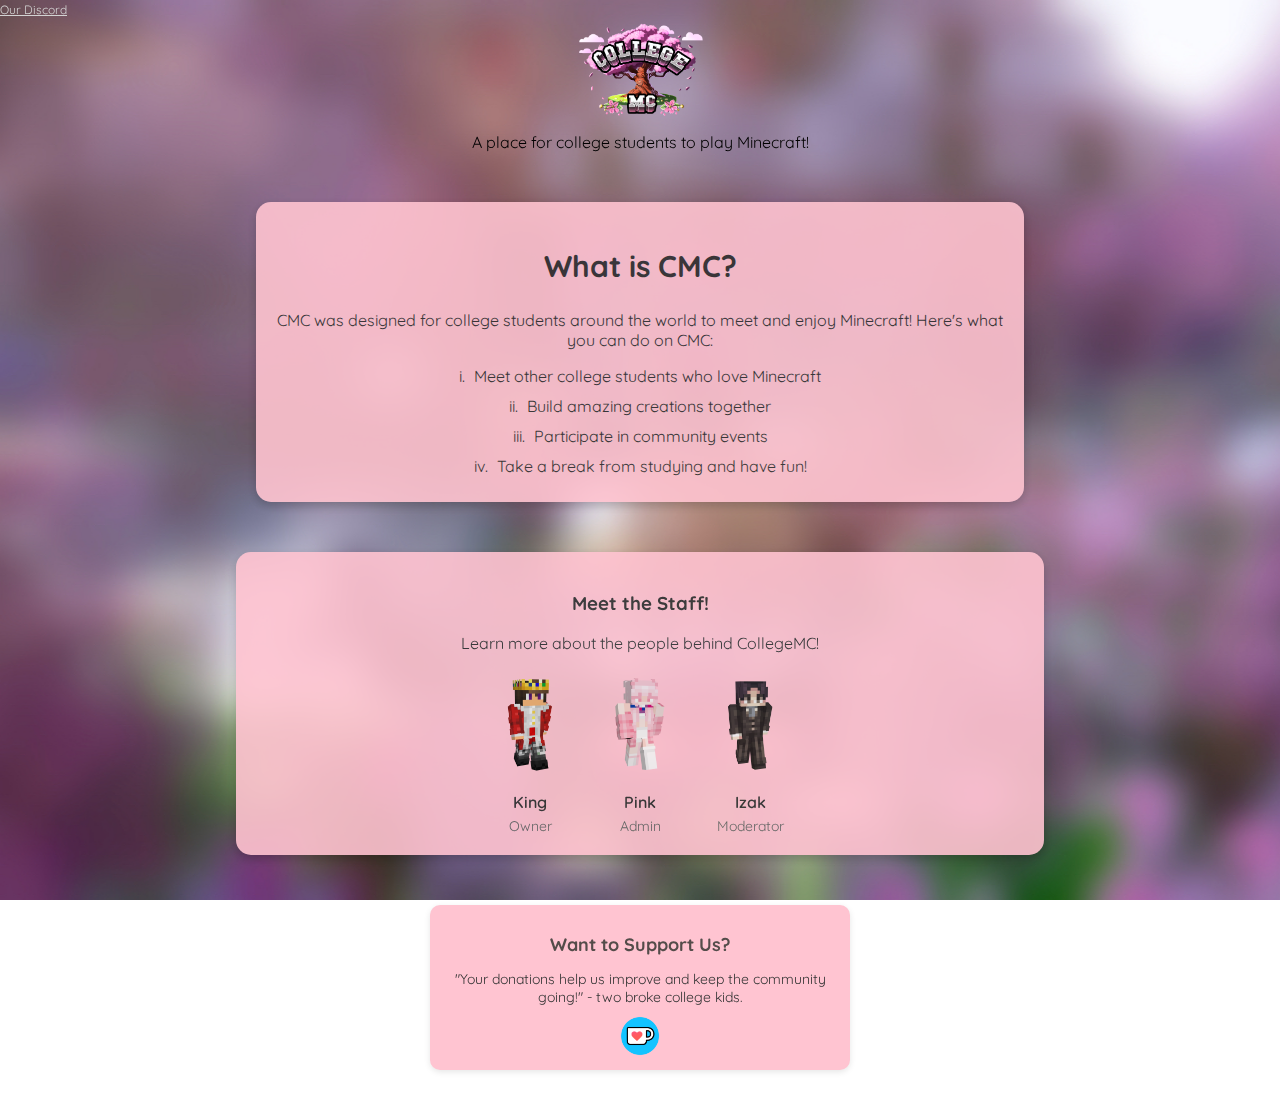
==== index.html @ d656dd3c "forgot the fucking names" ====
<!DOCTYPE html>
<html lang="en">
<head>
  <meta charset="utf-8" />
  <meta name="viewport" content="width=device-width, initial-scale=1.0" />
  <title>College Minecraft!</title>
  <link rel="stylesheet" href="styles.css">
  <link href="https://fonts.googleapis.com/css2?family=Poppins:wght@400;600&family=Quicksand:wght@400;600&family=Nunito:wght@400;600&display=swap" rel="stylesheet">
  <script src="./script.js" defer></script>
</head>
<body>
  <a href="https://discord.gg/uTcbWtbPU6" class="discord-link">Our Discord</a> 
  <div class="COLLEGE MC!">
    <main>
      <img src="images/logo_cmc.png" alt="College Minecraft Logo" class="logo">
      <p class="created-by">A place for college students to play Minecraft!</p>
      <div class="content-block">
        <h2>What is CMC?</h2>
        <p>CMC was designed for college students around the world to meet and enjoy Minecraft! Here's what you can do on CMC:</p>
        <ol>
          <li>Meet other college students who love Minecraft</li>
          <li>Build amazing creations together</li>
          <li>Participate in community events</li>
          <li>Take a break from studying and have fun!</li>
        </ol>
      </div>
      <div class="meet-staff">
        <h3>Meet the Staff!</h3>
        <p>Learn more about the people behind CollegeMC!</p>
        <div class="staff-container">
          <div class="staff-member">
            <img src="images/king-skin.png" alt="King Staff Member">
            <p class="name">King</p>
            <p class="role">Owner</p>
            <div class="staff-info">
              <h4>Thomas</h4>
              <p>i. Computer Engineering major</p>
              <p>ii. Likes system administration</p>
              <p>iii. Owns collegemc</p>
            </div>
          </div>
          <div class="staff-member">
            <img src="images/pink-skin.png" alt="Pink Staff Member">
            <p class="name">Pink</p>
            <p class="role">Admin</p>
            <div class="staff-info">
              <h4>Winnie</h4>
              <p>i. Wants to be a botanist</p>
              <p>ii. Gardener</p>
            </div>
          </div>
          <div class="staff-member">
            <img src="images/victor-skin.png" alt="Suit Staff Member">
            <p class="name">Izak</p>
            <p class="role">Moderator</p>
            <div class="staff-info">
              <h4>Suhana</h4>
              <p>i. Computer Science student</p>
              <p>ii. zzz</p>
              <p>iii. CollgeMC designer</p>
            </div>
          </div>
        </div>
      </div>    
      <div id="falling-leaves"></div>
    </main>
  </div>

  <div class="support-us">
    <h3>Want to Support Us?</h3>
    <p>"Your donations help us improve and keep the community going!" - two broke college kids.</p>
    <div class="kofi-link">
      <a href="https://ko-fi.com/suh4zzz" target="_blank">
        <img src="images/kofilogo.png" alt="Our Ko-Fi!">
      </a>
    </div>
  </div>
</body>
</html>
---- styles.css ----
body {
  background-image: url('images/cmcbg.png');
  background-size: cover;
  background-position: center;
  background-attachment: fixed;
  margin: 0;
  cursor: url('images/cursor.png') 8 8, auto;
}

/* Add hover state cursor for clickable elements */
a, button, .staff-member, .kofi-link, .leaf {
  cursor: url('images/cursor.png') 8 8, auto;
}

.logo {
  display: block;
  margin: 0 auto;
  max-width: 150px;
  height: auto;
}

.content-block {
  background-color: #FFC4D1;
  width: 60%;
  max-width: 800px;
  height: 300px;
  overflow: auto;
  padding: 20px;
  margin: 50px auto;
  border-radius: 15px;
  box-shadow: 0 4px 10px rgba(0, 0, 0, 0.2);
  text-align: center;
  opacity: 0.9;
  font-family: 'Quicksand', sans-serif;
  color: #333;
  box-sizing: border-box;
  display: block;
}

.meet-staff {
  background-color: #FFC4D1;
  width: 60%;
  max-width: 800px;
  padding: 20px;
  margin: 50px auto;
  border-radius: 15px;
  box-shadow: 0 4px 10px rgba(0, 0, 0, 0.2);
  text-align: center;
  opacity: 0.9;
  font-family: 'Quicksand', sans-serif;
  color: #333;
}

.staff-container {
  display: flex;
  justify-content: center;
  gap: 30px;
  margin-top: 20px;
}

.staff-member {
  text-align: center;
  position: relative;
  cursor: pointer;
}

.staff-member img {
  width: 80px;
  height: 100px;
  margin-bottom: 10px;
  transition: transform 0.3s ease;
}

.staff-member:hover img {
  transform: scale(1.1);
}

.staff-member .name {
  font-weight: 600;
  margin: 5px 0;
}

.staff-member .role {
  font-size: 14px;
  color: #666;
  margin: 0;
}

.staff-info {
  position: absolute;
  bottom: 120%;
  left: 50%;
  transform: translateX(-50%);
  background-color: #FFC4D1;
  padding: 15px;
  border-radius: 15px;
  box-shadow: 0 4px 10px rgba(0, 0, 0, 0.2);
  width: 200px;
  opacity: 0;
  visibility: hidden;
  transition: opacity 0.3s ease, visibility 0.3s ease;
  z-index: 10;
}

.staff-member:hover .staff-info {
  opacity: 1;
  visibility: visible;
}

.staff-info h4 {
  margin: 0 0 8px;
  color: #544c4a;
  font-family: 'Quicksand', sans-serif;
}

.staff-info p {
  margin: 5px 0;
  font-size: 14px;
  color: #333;
  font-family: 'Quicksand', sans-serif;
}

.content-block ol {
  list-style: none;
  counter-reset: roman;
  padding-left: 0;
  text-align: center;
}

.content-block ol li {
  counter-increment: roman;
  margin: 10px 0;
}

.content-block ol li::before {
  content: counter(roman, lower-roman) ". ";
  margin-right: 5px;
}

#falling-leaves {
  position: fixed;
  top: 0;
  left: 0;
  width: 100%;
  height: 100%;
  pointer-events: none;
  overflow: hidden;
  z-index: -1;
}

.leaf {
  pointer-events: auto;
  position: absolute;
  width: 30px;
  height: 30px;
  background-image: url('images/cherryblossomleaf.png');
  background-size: cover;
  opacity: 0.8;
  animation: fall linear infinite;
}

@keyframes fall {
  from {
    transform: translateY(-100px) rotate(0deg);
    opacity: 1;
  }
  to {
    transform: translateY(100vh) rotate(360deg);
    opacity: 0;
  }
}

.particle-container {
  position: absolute;
  pointer-events: none;
  width: 0;
  height: 0;
  z-index: 1;
}

.particle {
  position: absolute;
  width: 5px;
  height: 5px;
  border-radius: 50%;
  animation: particle-animation 1s ease-out;
  opacity: 1;
}

@keyframes particle-animation {
  0% {
    transform: scale(1);
    opacity: 1;
  }
  100% {
    transform: scale(0);
    opacity: 0;
  }
}

h1 {
  font-family: 'Quicksand', sans-serif;
  font-size: 50px;
  color: #544c4a;
  margin: 10px 0;
  text-align: center;
}

h2 {
  font-family: 'Quicksand', sans-serif;
  font-size: 30px;
  text-align: center;
}

p {
  font-size: 16px;
  font-family: 'Quicksand', sans-serif;
  text-align: center;
}

hr {
  display: none;
}

.discord-link {
  font-family: 'Quicksand', sans-serif;
  font-size: 12px;
  color: #D3D3D3;
}

.support-us {
  background-color: #FFC4D1;
  text-align: center;
  padding: 10px;
  margin: 30px auto;
  width: 60%;
  max-width: 400px;
  border-radius: 10px;
  box-shadow: 0 2px 6px rgba(0, 0, 0, 0.1);
  font-family: 'Quicksand', sans-serif;
  color: #333;
}

.support-us h3 {
  font-size: 18px;
  margin-bottom: 8px;
  color: #544c4a;
}

.support-us p {
  font-size: 14px;
  margin-bottom: 10px;
}

.kofi-link img {
  width: 40px;
  height: auto;
  cursor: pointer;
}

.kofi-link:hover img {
  transform: scale(1.1);
  transition: transform 0.3s ease;
}
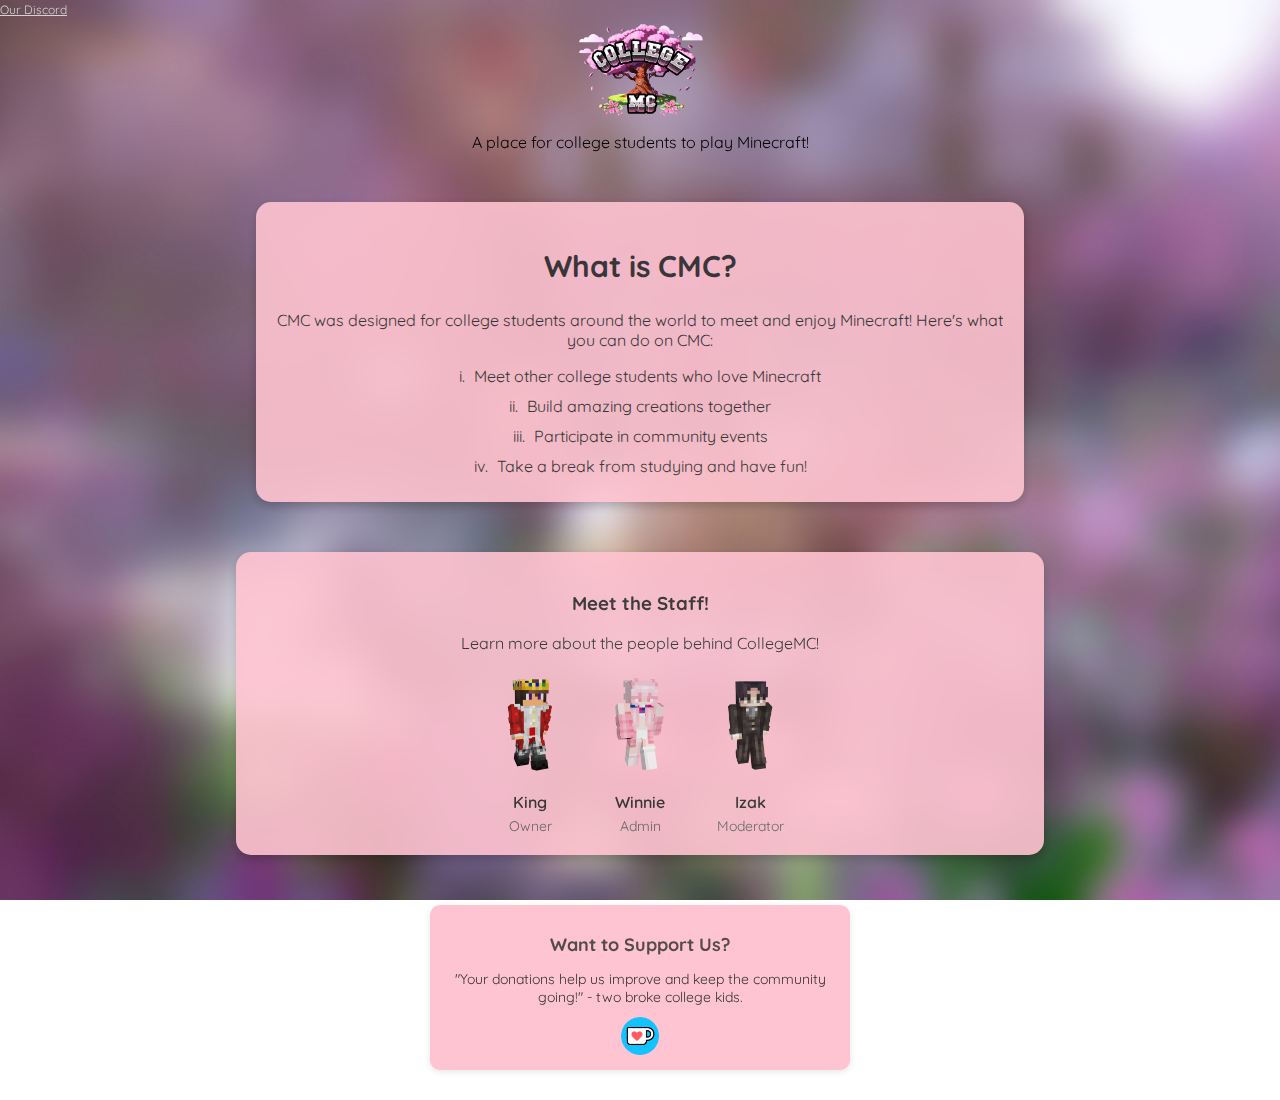
==== commit 6541e6a0: "mthercuke" ====
--- a/index.html
+++ b/index.html
@@ -41,7 +41,7 @@
           </div>
           <div class="staff-member">
             <img src="images/pink-skin.png" alt="Pink Staff Member">
-            <p class="name">Pink</p>
+            <p class="name">Winnie</p>
             <p class="role">Admin</p>
             <div class="staff-info">
               <h4>Winnie</h4>
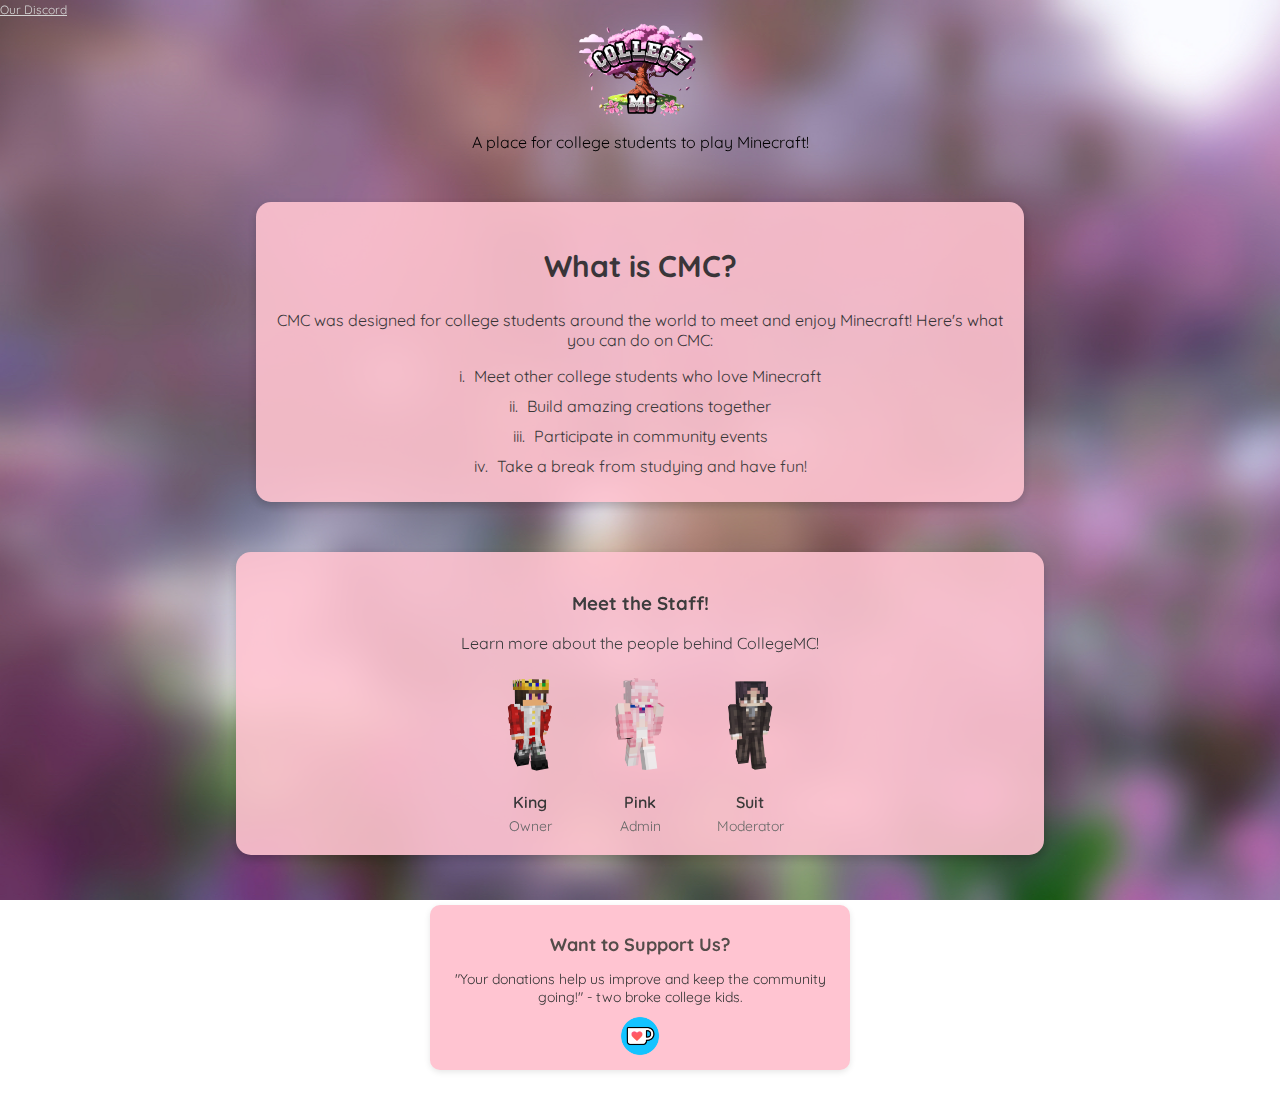
==== commit 4db34d16: "i fucking hate git" ====
--- a/index.html
+++ b/index.html
@@ -41,7 +41,7 @@
           </div>
           <div class="staff-member">
             <img src="images/pink-skin.png" alt="Pink Staff Member">
-            <p class="name">Winnie</p>
+            <p class="name">Pink</p>
             <p class="role">Admin</p>
             <div class="staff-info">
               <h4>Winnie</h4>
@@ -51,10 +51,10 @@
           </div>
           <div class="staff-member">
             <img src="images/victor-skin.png" alt="Suit Staff Member">
-            <p class="name">Izak</p>
+            <p class="name">Suit</p>
             <p class="role">Moderator</p>
             <div class="staff-info">
-              <h4>Suhana</h4>
+              <h4>Izak</h4>
               <p>i. Computer Science student</p>
               <p>ii. zzz</p>
               <p>iii. CollgeMC designer</p>
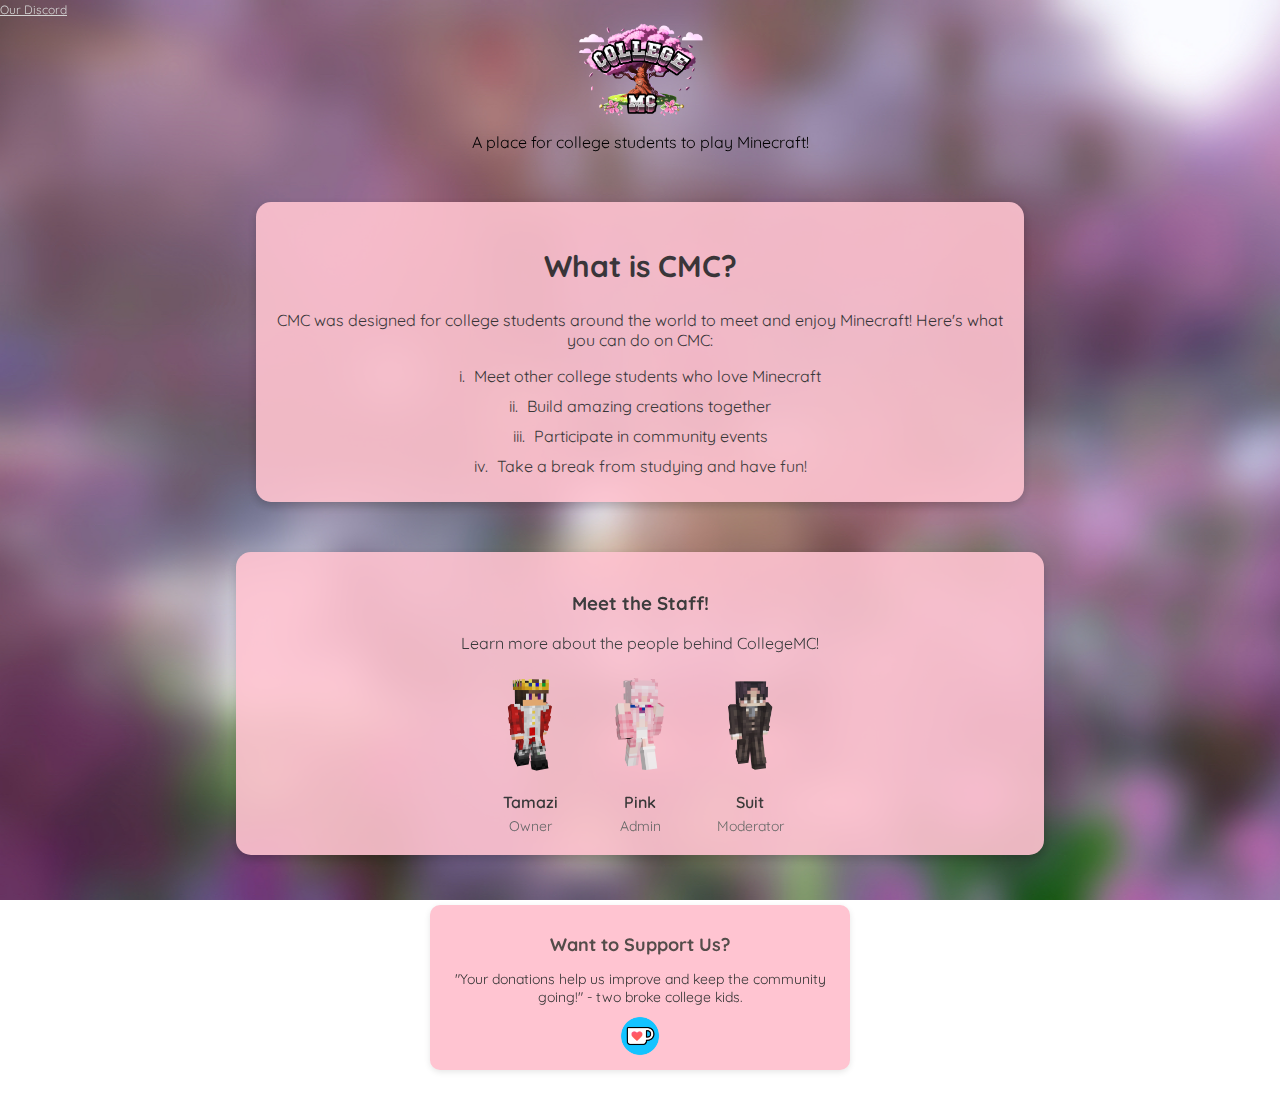
==== commit 3fe1cb87: "fuck you" ====
--- a/index.html
+++ b/index.html
@@ -30,7 +30,7 @@
         <div class="staff-container">
           <div class="staff-member">
             <img src="images/king-skin.png" alt="King Staff Member">
-            <p class="name">King</p>
+            <p class="name">Tamazi</p>
             <p class="role">Owner</p>
             <div class="staff-info">
               <h4>Thomas</h4>
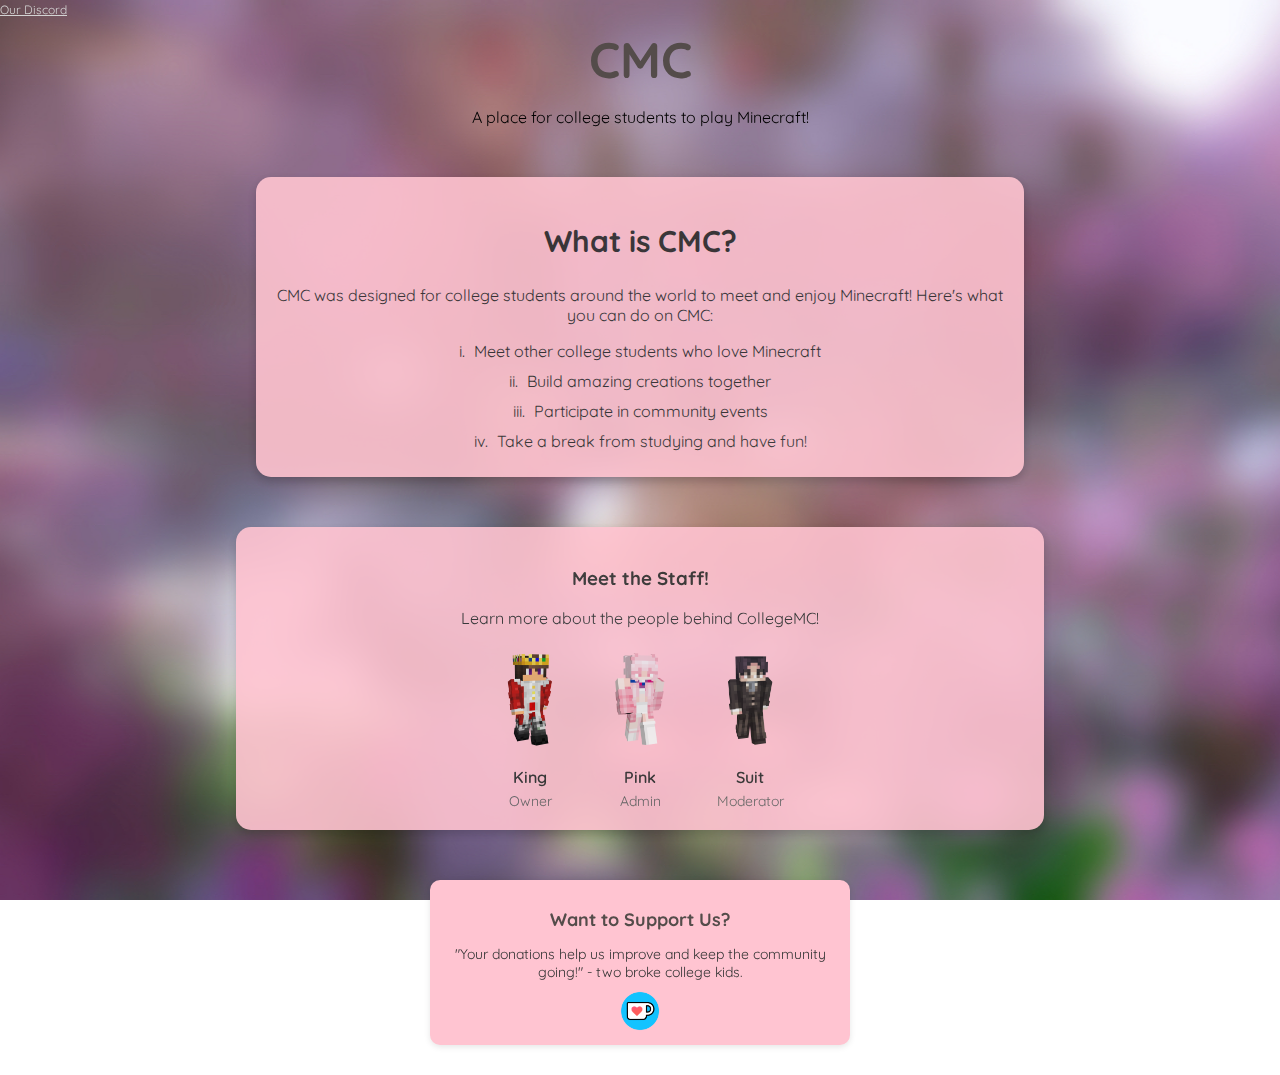
==== commit 4ea5df5f: "fuck off" ====
--- a/index.html
+++ b/index.html
@@ -12,7 +12,7 @@
   <a href="https://discord.gg/uTcbWtbPU6" class="discord-link">Our Discord</a> 
   <div class="COLLEGE MC!">
     <main>
-      <img src="images/logo_cmc.png" alt="College Minecraft Logo" class="logo">
+      <h1>CMC</h1>
       <p class="created-by">A place for college students to play Minecraft!</p>
       <div class="content-block">
         <h2>What is CMC?</h2>
@@ -30,7 +30,7 @@
         <div class="staff-container">
           <div class="staff-member">
             <img src="images/king-skin.png" alt="King Staff Member">
-            <p class="name">Tamazi</p>
+            <p class="name">King</p>
             <p class="role">Owner</p>
             <div class="staff-info">
               <h4>Thomas</h4>
@@ -44,7 +44,7 @@
             <p class="name">Pink</p>
             <p class="role">Admin</p>
             <div class="staff-info">
-              <h4>Winnie</h4>
+              <h4>Thomas</h4>
               <p>i. Wants to be a botanist</p>
               <p>ii. Gardener</p>
             </div>
@@ -54,7 +54,7 @@
             <p class="name">Suit</p>
             <p class="role">Moderator</p>
             <div class="staff-info">
-              <h4>Izak</h4>
+              <h4>Thomas</h4>
               <p>i. Computer Science student</p>
               <p>ii. zzz</p>
               <p>iii. CollgeMC designer</p>
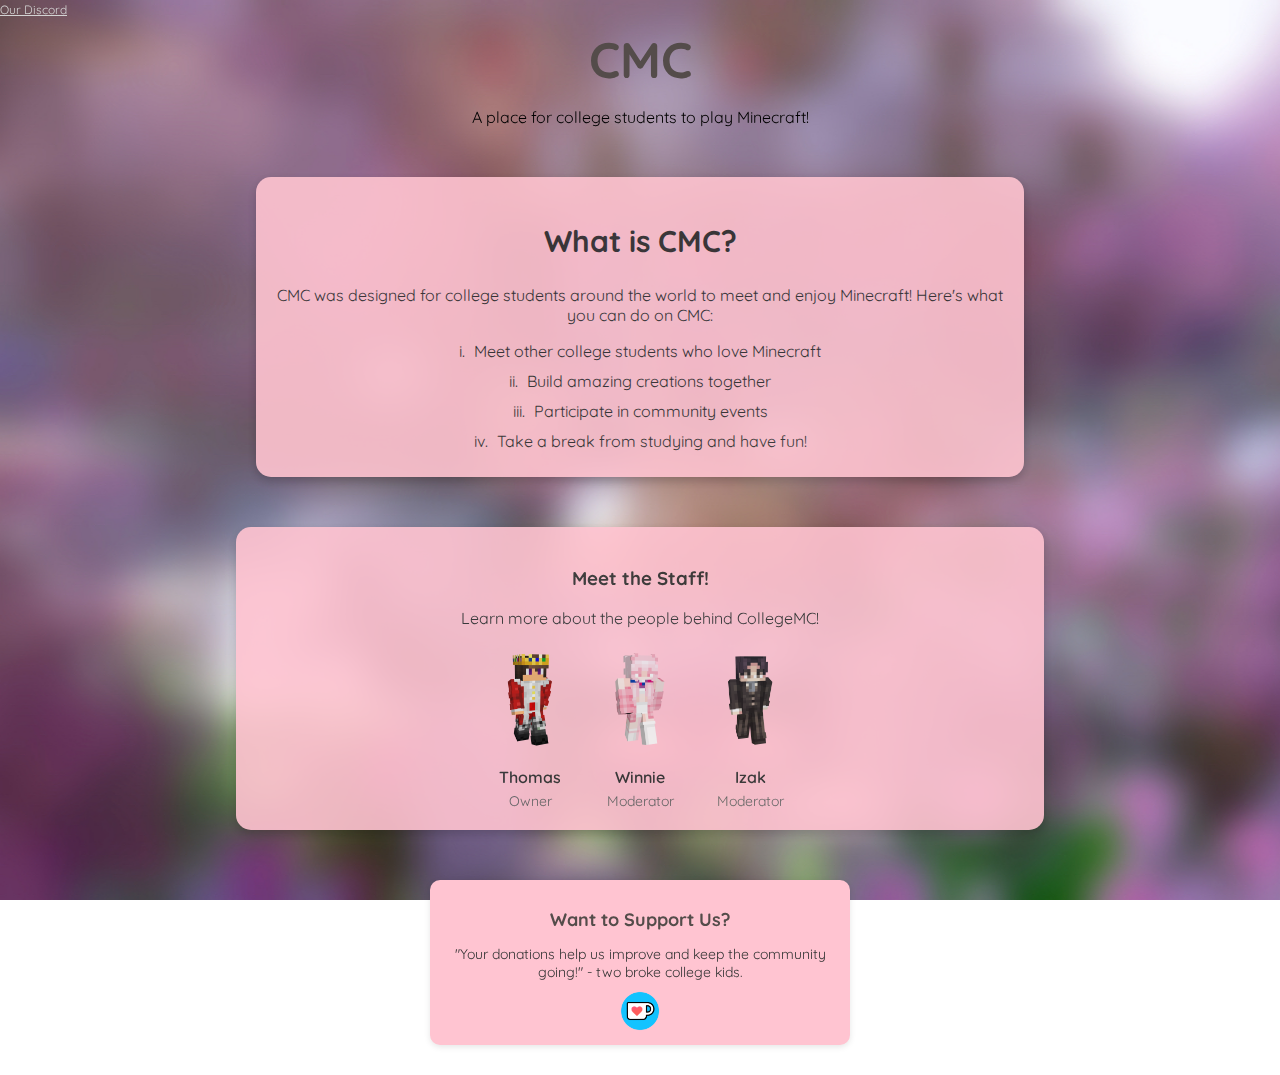
==== commit 01d9f05a: "fucking kys bro" ====
--- a/index.html
+++ b/index.html
@@ -30,7 +30,7 @@
         <div class="staff-container">
           <div class="staff-member">
             <img src="images/king-skin.png" alt="King Staff Member">
-            <p class="name">King</p>
+            <p class="name">Thomas</p>
             <p class="role">Owner</p>
             <div class="staff-info">
               <h4>Thomas</h4>
@@ -41,20 +41,20 @@
           </div>
           <div class="staff-member">
             <img src="images/pink-skin.png" alt="Pink Staff Member">
-            <p class="name">Pink</p>
-            <p class="role">Admin</p>
+            <p class="name">Winnie</p>
+            <p class="role">Moderator</p>
             <div class="staff-info">
-              <h4>Thomas</h4>
+              <h4>Winnie</h4>
               <p>i. Wants to be a botanist</p>
               <p>ii. Gardener</p>
             </div>
           </div>
           <div class="staff-member">
             <img src="images/victor-skin.png" alt="Suit Staff Member">
-            <p class="name">Suit</p>
+            <p class="name">Izak</p>
             <p class="role">Moderator</p>
             <div class="staff-info">
-              <h4>Thomas</h4>
+              <h4>Izak</h4>
               <p>i. Computer Science student</p>
               <p>ii. zzz</p>
               <p>iii. CollgeMC designer</p>
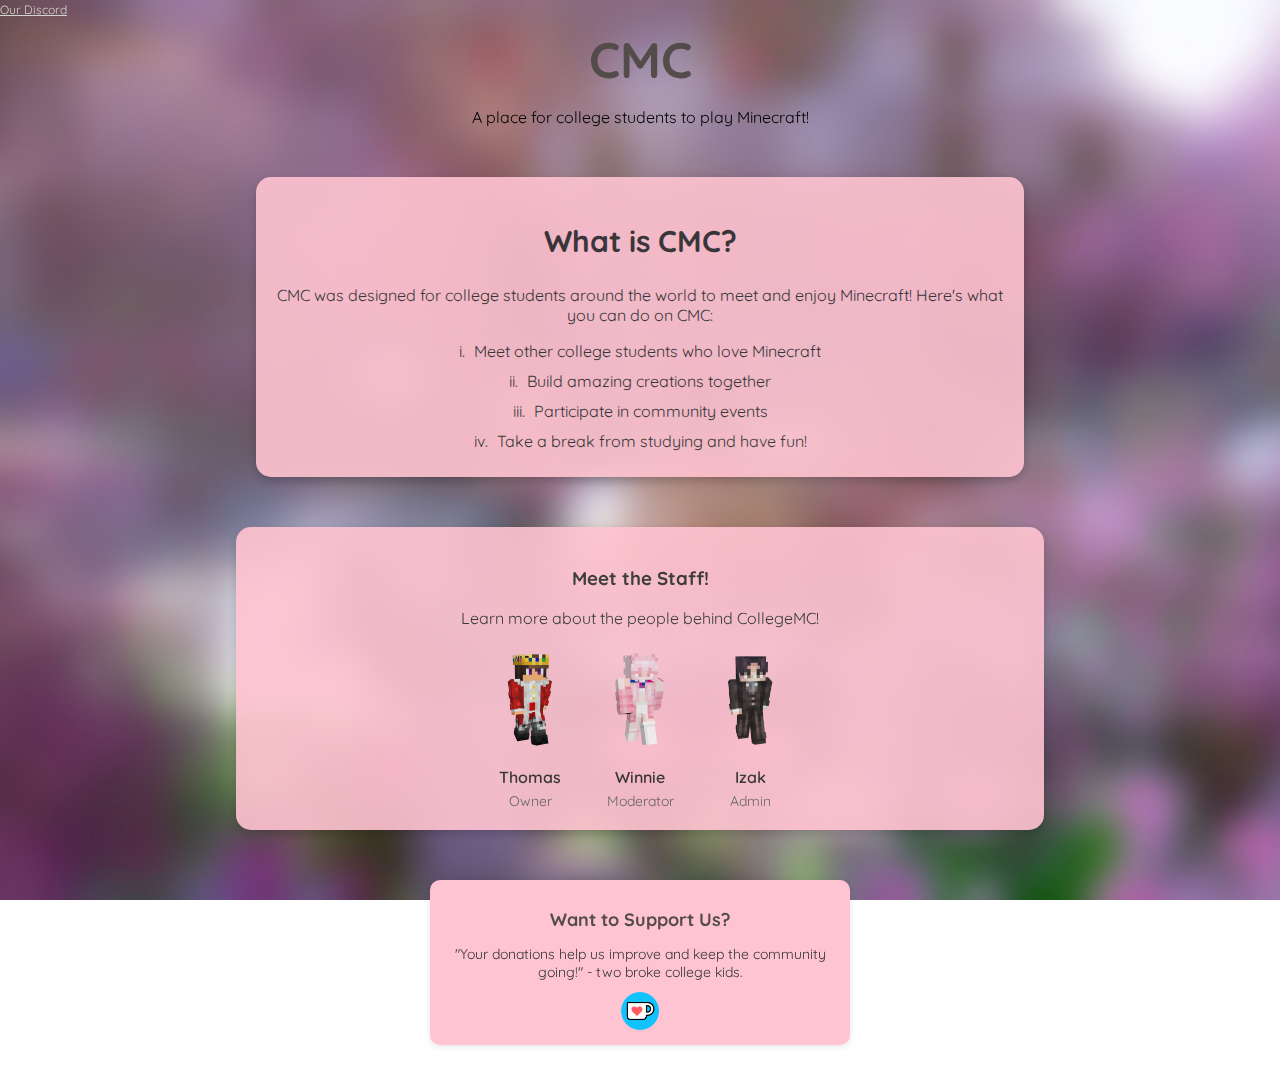
==== commit 87d74336: "i hope whoever created github burns to death" ====
--- a/index.html
+++ b/index.html
@@ -52,7 +52,7 @@
           <div class="staff-member">
             <img src="images/victor-skin.png" alt="Suit Staff Member">
             <p class="name">Izak</p>
-            <p class="role">Moderator</p>
+            <p class="role">Admin</p>
             <div class="staff-info">
               <h4>Izak</h4>
               <p>i. Computer Science student</p>
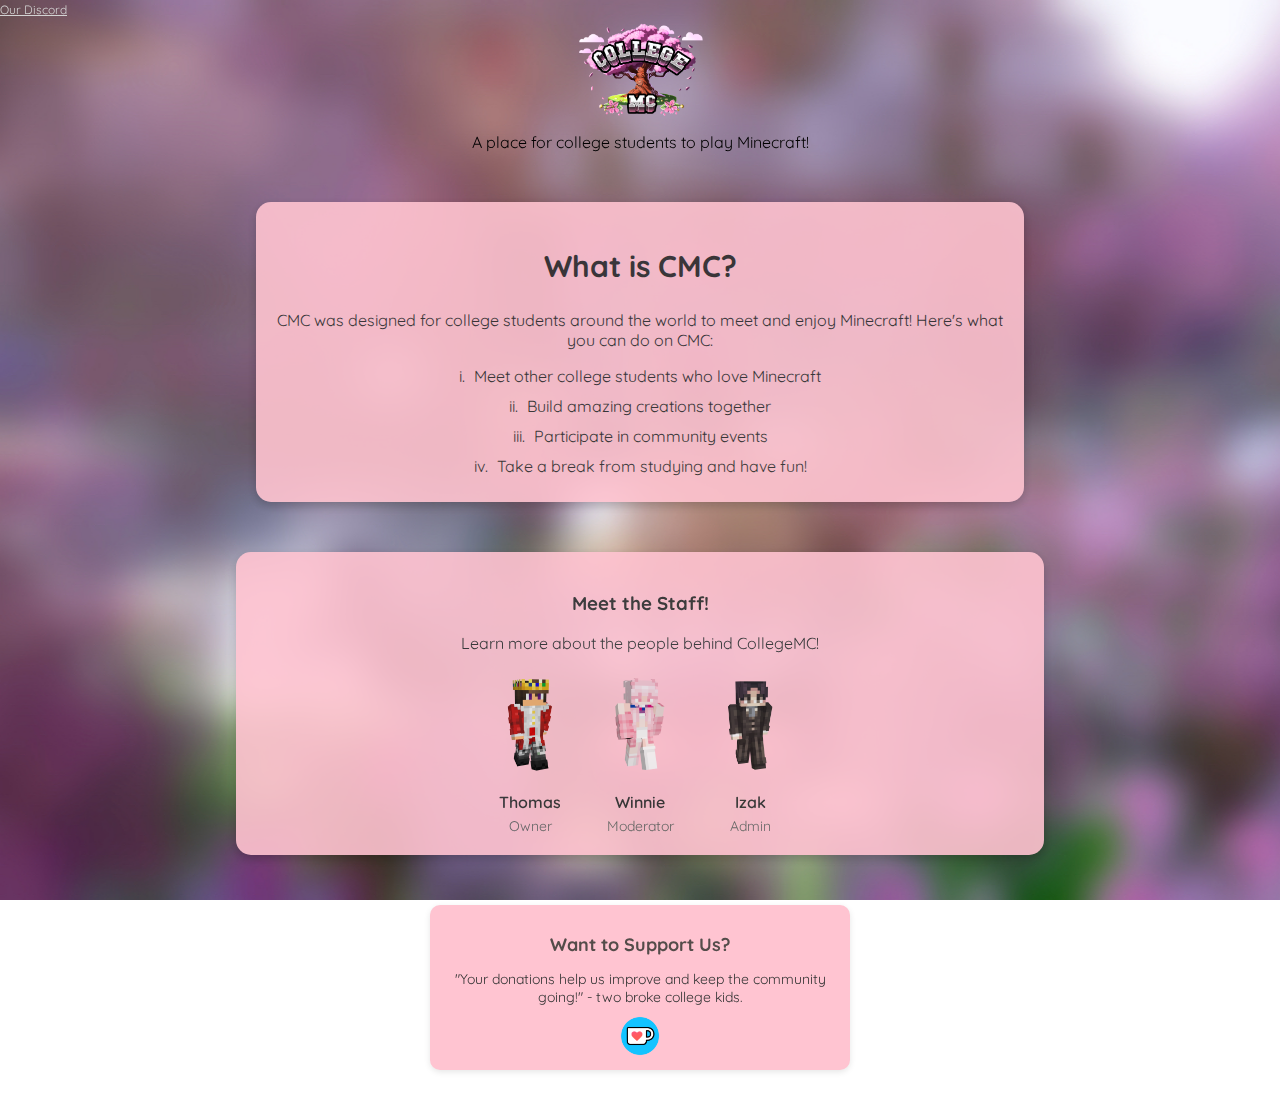
==== commit 9eff50d5: "choke on a dick" ====
--- a/index.html
+++ b/index.html
@@ -12,7 +12,7 @@
   <a href="https://discord.gg/uTcbWtbPU6" class="discord-link">Our Discord</a> 
   <div class="COLLEGE MC!">
     <main>
-      <h1>CMC</h1>
+      <img src="images/logo_cmc.png" alt="College Minecraft Logo" class="logo">
       <p class="created-by">A place for college students to play Minecraft!</p>
       <div class="content-block">
         <h2>What is CMC?</h2>
